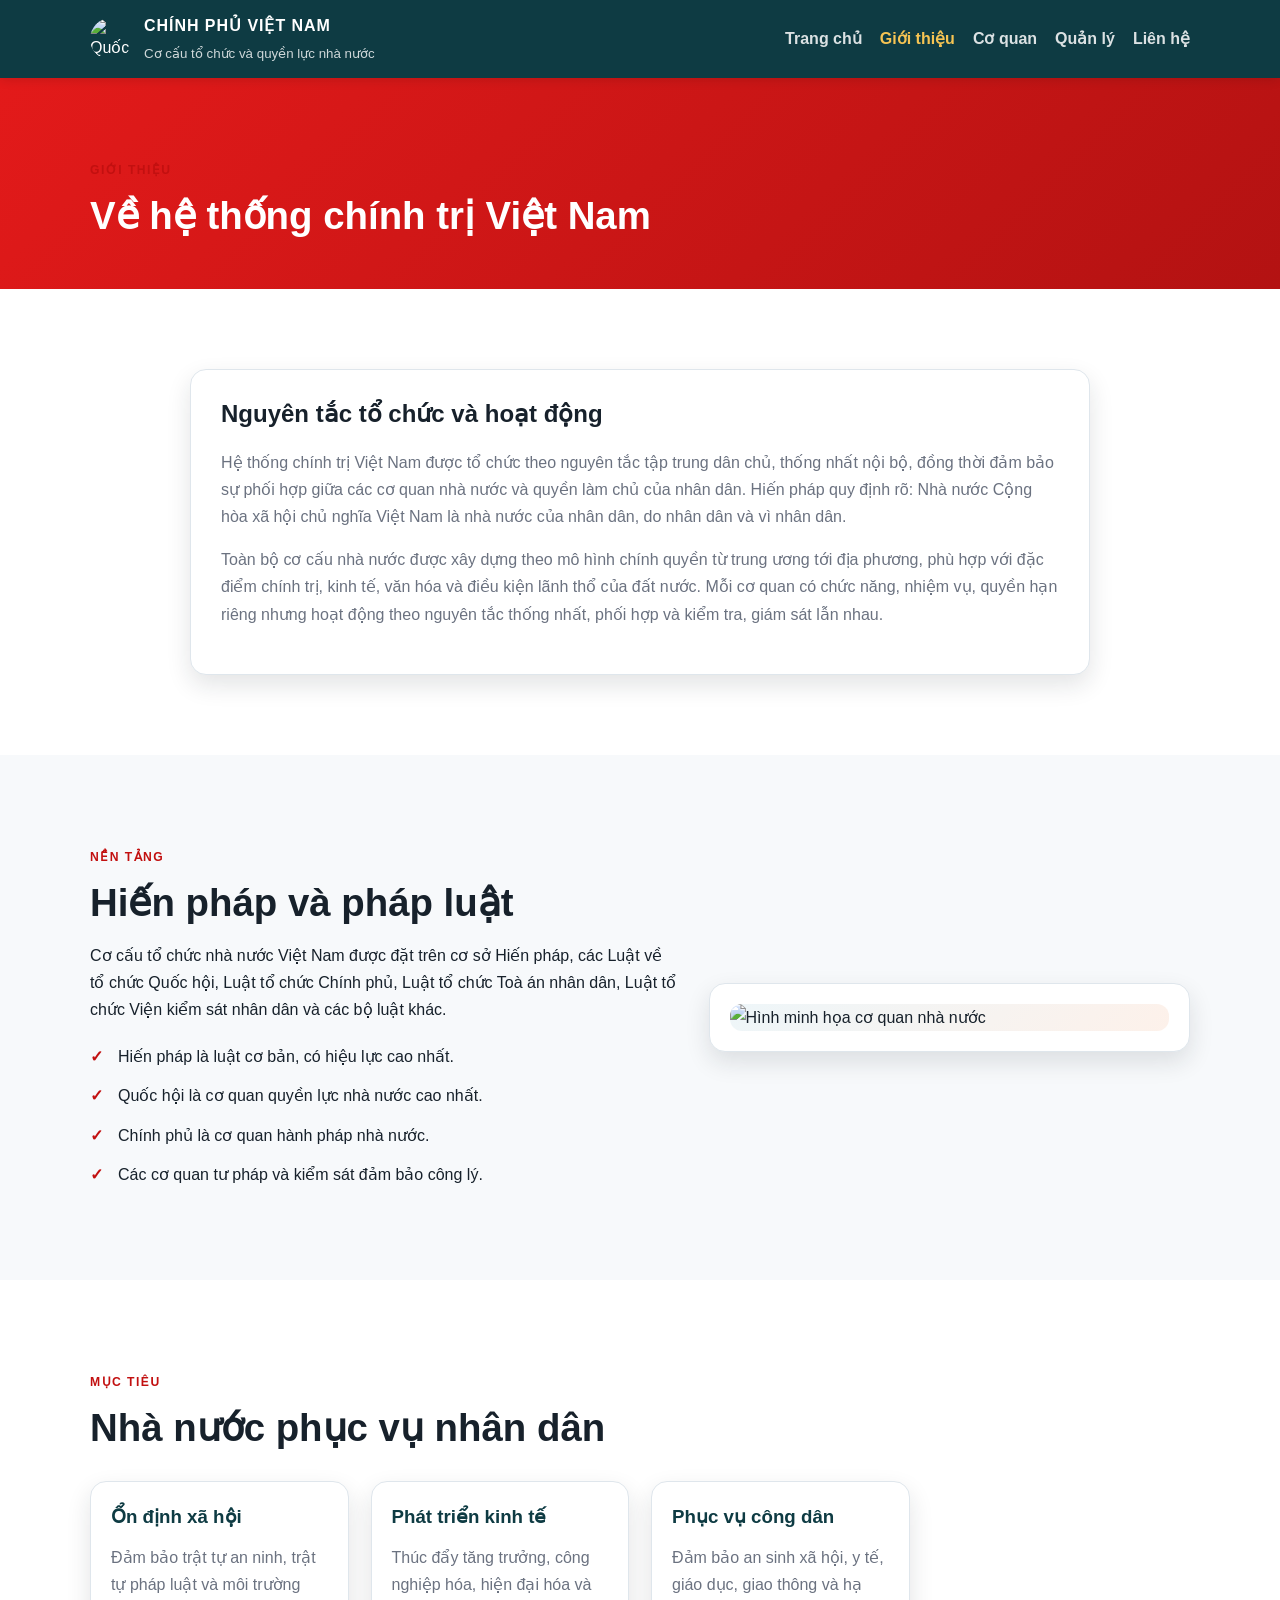
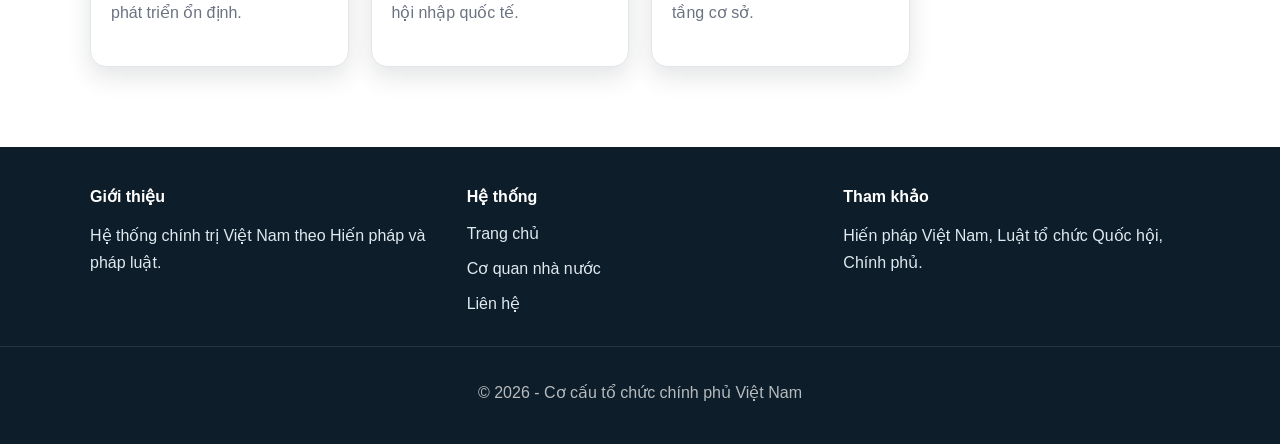
==== about.html @ 4ae64261 "Khởi tạo dự án web Cơ cấu tổ chức Chính phủ Việt" ====
<!DOCTYPE html>
<html lang="vi">
<head>
  <meta charset="UTF-8">
  <meta name="viewport" content="width=device-width, initial-scale=1.0">
  <title>Giới thiệu | Cơ cấu chính phủ Việt Nam</title>
  <link rel="stylesheet" href="css/style.css">
</head>
<body>
  <header class="site-header">
    <div class="container nav-wrapper">
      <div class="brand">
        <img src="images/flag.svg" alt="Quốc kỳ Việt Nam">
        <div>
          <span class="brand-name">CHÍNH PHỦ VIỆT NAM</span>
          <small>Cơ cấu tổ chức và quyền lực nhà nước</small>
        </div>
      </div>
      <nav class="main-nav">
        <a href="index.html">Trang chủ</a>
        <a href="about.html" class="active">Giới thiệu</a>
        <a href="institutions.html">Cơ quan</a>
        <a href="governance.html">Quản lý</a>
        <a href="contact.html">Liên hệ</a>
      </nav>
    </div>
  </header>

  <main>
    <section class="page-banner">
      <div class="container">
        <p class="eyebrow">Giới thiệu</p>
        <h1>Về hệ thống chính trị Việt Nam</h1>
      </div>
    </section>

    <section class="section">
      <div class="container">
        <div class="content-box">
          <h2>Nguyên tắc tổ chức và hoạt động</h2>
          <p>
            Hệ thống chính trị Việt Nam được tổ chức theo nguyên tắc tập trung dân chủ,
            thống nhất nội bộ, đồng thời đảm bảo sự phối hợp giữa các cơ quan nhà nước
            và quyền làm chủ của nhân dân. Hiến pháp quy định rõ: Nhà nước Cộng hòa xã
            hội chủ nghĩa Việt Nam là nhà nước của nhân dân, do nhân dân và vì nhân dân.
          </p>
          <p>
            Toàn bộ cơ cấu nhà nước được xây dựng theo mô hình chính quyền từ trung ương
            tới địa phương, phù hợp với đặc điểm chính trị, kinh tế, văn hóa và điều kiện
            lãnh thổ của đất nước. Mỗi cơ quan có chức năng, nhiệm vụ, quyền hạn riêng nhưng
            hoạt động theo nguyên tắc thống nhất, phối hợp và kiểm tra, giám sát lẫn nhau.
          </p>
        </div>
      </div>
    </section>

    <section class="section alt-bg">
      <div class="container">
        <div class="split">
          <div class="text-block">
            <p class="eyebrow">Nền tảng</p>
            <h2>Hiến pháp và pháp luật</h2>
            <p>
              Cơ cấu tổ chức nhà nước Việt Nam được đặt trên cơ sở Hiến pháp, các Luật
              về tổ chức Quốc hội, Luật tổ chức Chính phủ, Luật tổ chức Toà án nhân dân,
              Luật tổ chức Viện kiểm sát nhân dân và các bộ luật khác.
            </p>
            <ul class="check-list">
              <li>Hiến pháp là luật cơ bản, có hiệu lực cao nhất.</li>
              <li>Quốc hội là cơ quan quyền lực nhà nước cao nhất.</li>
              <li>Chính phủ là cơ quan hành pháp nhà nước.</li>
              <li>Các cơ quan tư pháp và kiểm sát đảm bảo công lý.</li>
            </ul>
          </div>
          <div class="image-card">
            <img src="images/government.svg" alt="Hình minh họa cơ quan nhà nước">
          </div>
        </div>
      </div>
    </section>

    <section class="section">
      <div class="container">
        <div class="section-heading">
          <p class="eyebrow">Mục tiêu</p>
          <h2>Nhà nước phục vụ nhân dân</h2>
        </div>
        <div class="feature-grid">
          <article class="feature-card">
            <h3>Ổn định xã hội</h3>
            <p>Đảm bảo trật tự an ninh, trật tự pháp luật và môi trường phát triển ổn định.</p>
          </article>
          <article class="feature-card">
            <h3>Phát triển kinh tế</h3>
            <p>Thúc đẩy tăng trưởng, công nghiệp hóa, hiện đại hóa và hội nhập quốc tế.</p>
          </article>
          <article class="feature-card">
            <h3>Phục vụ công dân</h3>
            <p>Đảm bảo an sinh xã hội, y tế, giáo dục, giao thông và hạ tầng cơ sở.</p>
          </article>
        </div>
      </div>
    </section>
  </main>

  <footer class="site-footer">
    <div class="container footer-grid">
      <div>
        <h4>Giới thiệu</h4>
        <p>Hệ thống chính trị Việt Nam theo Hiến pháp và pháp luật.</p>
      </div>
      <div>
        <h4>Hệ thống</h4>
        <ul>
          <li><a href="index.html">Trang chủ</a></li>
          <li><a href="institutions.html">Cơ quan nhà nước</a></li>
          <li><a href="contact.html">Liên hệ</a></li>
        </ul>
      </div>
      <div>
        <h4>Tham khảo</h4>
        <p>Hiến pháp Việt Nam, Luật tổ chức Quốc hội, Chính phủ.</p>
      </div>
    </div>
    <div class="footer-bottom">
      <p>© 2026 - Cơ cấu tổ chức chính phủ Việt Nam</p>
    </div>
  </footer>
</body>
</html>
---- css/style.css ----
:root {
  --primary-red: #c21010;
  --primary-red-dark: #8f0d0d;
  --primary-gold: #f6c453;
  --forest: #0e3b43;
  --dark: #17212b;
  --light: #f5f7f9;
  --white: #ffffff;
  --muted: #6b7280;
  --border: #dfe6ec;
  --shadow: 0 10px 25px rgba(23, 33, 43, 0.12);
  --radius: 16px;
}

* {
  box-sizing: border-box;
}

html {
  scroll-behavior: smooth;
}

body {
  margin: 0;
  font-family: Arial, Helvetica, sans-serif;
  line-height: 1.7;
  color: var(--dark);
  background: #fff;
}

img {
  max-width: 100%;
  display: block;
}

a {
  text-decoration: none;
  color: inherit;
}

.container {
  width: min(1100px, calc(100% - 32px));
  margin: 0 auto;
}

.site-header {
  background: var(--forest);
  color: var(--white);
  position: sticky;
  top: 0;
  z-index: 20;
  box-shadow: 0 2px 10px rgba(0,0,0,0.12);
}

.nav-wrapper {
  display: flex;
  align-items: center;
  justify-content: space-between;
  min-height: 78px;
  gap: 20px;
}

.brand {
  display: flex;
  align-items: center;
  gap: 12px;
}

.brand img {
  width: 42px;
  height: 42px;
  border-radius: 50%;
}

.brand-name {
  display: block;
  font-weight: 700;
  letter-spacing: 0.06em;
}

.brand small {
  color: rgba(255,255,255,0.8);
}

.main-nav {
  display: flex;
  flex-wrap: wrap;
  gap: 18px;
}

.main-nav a {
  color: rgba(255,255,255,0.85);
  font-weight: 600;
  padding: 8px 0;
  transition: color 0.2s ease;
}

.main-nav a:hover,
.main-nav a.active {
  color: var(--primary-gold);
}

.hero {
  background: linear-gradient(135deg, #fef7ef 0%, #f1f5f8 100%);
  padding: 80px 0 60px;
}

.hero-inner {
  display: grid;
  grid-template-columns: 1.2fr 0.8fr;
  align-items: center;
  gap: 30px;
}

.eyebrow {
  color: var(--primary-red);
  font-weight: 700;
  text-transform: uppercase;
  letter-spacing: 0.12em;
  font-size: 0.76rem;
  margin-bottom: 12px;
}

h1, h2, h3, h4 {
  margin-top: 0;
  line-height: 1.2;
}

.hero-content h1 {
  font-size: clamp(2.2rem, 4vw, 4rem);
  margin-bottom: 18px;
  color: var(--dark);
}

.hero-content p {
  font-size: 1.05rem;
  color: var(--muted);
}

.cta-group {
  display: flex;
  flex-wrap: wrap;
  gap: 12px;
  margin-top: 24px;
}

.btn {
  display: inline-flex;
  align-items: center;
  justify-content: center;
  padding: 12px 20px;
  border-radius: 999px;
  font-weight: 700;
  transition: transform 0.2s ease, box-shadow 0.2s ease;
}

.btn:hover {
  transform: translateY(-2px);
}

.btn-primary {
  background: var(--primary-red);
  color: var(--white);
  box-shadow: var(--shadow);
}

.btn-secondary {
  background: var(--white);
  border: 1px solid var(--border);
  color: var(--dark);
}

.section {
  padding: 80px 0;
}

.alt-bg {
  background: #f7f9fb;
}

.section-heading {
  margin-bottom: 30px;
}

.section-heading h2 {
  font-size: clamp(1.8rem, 3vw, 2.8rem);
  margin-bottom: 0;
}

.feature-grid,
.card-grid {
  display: grid;
  grid-template-columns: repeat(4, minmax(0, 1fr));
  gap: 22px;
}

.feature-card, .info-card, .content-box, .contact-card, .contact-form, .image-card {
  background: var(--white);
  border: 1px solid var(--border);
  border-radius: var(--radius);
  box-shadow: var(--shadow);
}

.feature-card, .info-card {
  padding: 24px 20px;
}

.feature-card h3, .info-card h3 {
  color: var(--forest);
  margin-bottom: 10px;
}

.feature-card p, .info-card p, .content-box p {
  color: var(--muted);
}

.split {
  display: grid;
  grid-template-columns: 1.1fr 0.9fr;
  gap: 30px;
  align-items: center;
}

.text-block h2 {
  font-size: clamp(1.8rem, 3vw, 2.6rem);
  margin-bottom: 16px;
}

.check-list {
  list-style: none;
  padding: 0;
  margin: 20px 0 0;
}

.check-list li {
  position: relative;
  padding-left: 28px;
  margin-bottom: 12px;
  color: var(--dark);
}

.check-list li::before {
  content: "✓";
  position: absolute;
  left: 0;
  top: 0;
  color: var(--primary-red);
  font-weight: 700;
}

.image-card {
  padding: 20px;
}

.image-card img {
  border-radius: 12px;
  background: linear-gradient(135deg, #eef6f9, #fdf1ea);
}

.timeline {
  display: grid;
  grid-template-columns: repeat(2, minmax(0, 1fr));
  gap: 24px;
}

.timeline-item {
  display: flex;
  gap: 16px;
  padding: 20px 18px;
  background: #fff;
  border: 1px solid var(--border);
  border-radius: 14px;
  box-shadow: var(--shadow);
}

.dot {
  width: 16px;
  height: 16px;
  background: var(--primary-red);
  border-radius: 50%;
  display: inline-block;
  margin-top: 7px;
  flex-shrink: 0;
}

.timeline-item h3 {
  margin-bottom: 8px;
  color: var(--forest);
}

.timeline-item p {
  color: var(--muted);
  margin: 0;
}

.highlight {
  background: linear-gradient(135deg, var(--forest) 0%, #1d4f5d 100%);
  color: var(--white);
}

.quote-box {
  max-width: 960px;
  margin: 0 auto;
  background: rgba(255,255,255,0.06);
  border: 1px solid rgba(255,255,255,0.2);
  border-radius: 18px;
  padding: 30px 28px;
  text-align: center;
}

.quote-box p {
  font-size: clamp(1.2rem, 2vw, 2rem);
  font-weight: 600;
  line-height: 1.5;
  margin-bottom: 12px;
}

.page-banner {
  background: linear-gradient(135deg, #e31a1a 0%, #b31212 100%);
  color: #fff;
  padding: 70px 0 50px;
}

.page-banner h1 {
  font-size: clamp(2rem, 3vw, 3rem);
  margin: 0;
}

.content-box {
  padding: 30px;
  max-width: 900px;
  margin: 0 auto;
}

.contact-layout {
  display: grid;
  grid-template-columns: 0.9fr 1.1fr;
  gap: 24px;
}

.contact-card, .contact-form {
  padding: 28px 22px;
}

.contact-list {
  list-style: none;
  padding: 0;
  margin: 0;
}

.contact-list li {
  margin-bottom: 12px;
  color: var(--dark);
}

.contact-form {
  display: grid;
  gap: 16px;
}

.contact-form label {
  display: grid;
  gap: 8px;
  font-weight: 600;
  color: var(--forest);
}

.contact-form input, .contact-form textarea {
  width: 100%;
  padding: 12px 14px;
  border: 1px solid var(--border);
  border-radius: 10px;
  font: inherit;
  background: #fff;
}

.site-footer {
  background: #0d1d29;
  color: #dfe9ef;
  padding-top: 40px;
}

.footer-grid {
  display: grid;
  grid-template-columns: repeat(3, minmax(0, 1fr));
  gap: 30px;
}

.site-footer h4 {
  color: #fff;
  margin-bottom: 14px;
}

.site-footer ul {
  list-style: none;
  padding: 0;
  margin: 0;
}

.site-footer li {
  margin-bottom: 8px;
}

.footer-bottom {
  border-top: 1px solid rgba(255,255,255,0.1);
  margin-top: 20px;
  padding: 16px 0 22px;
  text-align: center;
  color: rgba(255,255,255,0.7);
}

@media (max-width: 900px) {
  .feature-grid,
  .card-grid,
  .timeline,
  .footer-grid,
  .contact-layout,
  .hero-inner,
  .split {
    grid-template-columns: 1fr 1fr;
  }
}

@media (max-width: 700px) {
  .nav-wrapper,
  .main-nav,
  .feature-grid,
  .card-grid,
  .timeline,
  .footer-grid,
  .contact-layout,
  .hero-inner,
  .split {
    grid-template-columns: 1fr;
    display: grid;
  }

  .nav-wrapper {
    padding: 18px 0;
  }

  .main-nav {
    gap: 10px;
  }

  .hero {
    padding-top: 50px;
  }
}
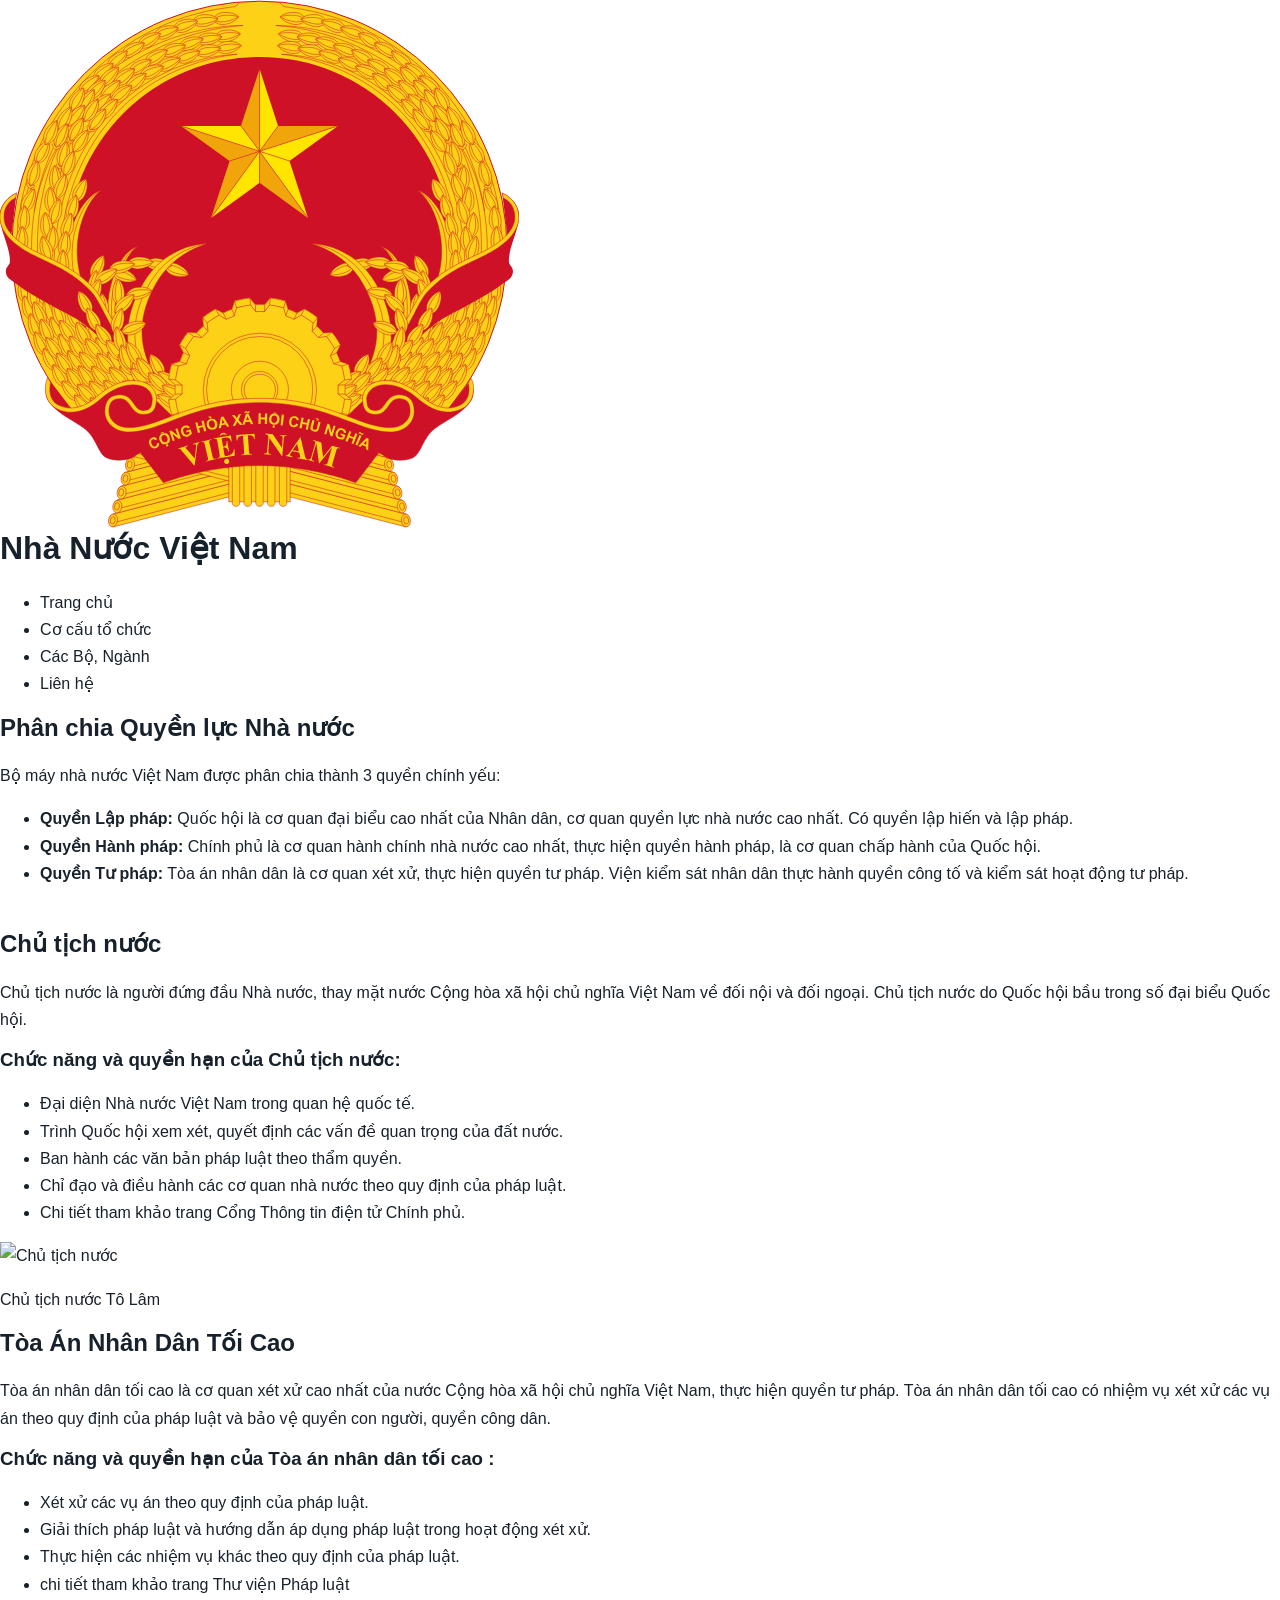
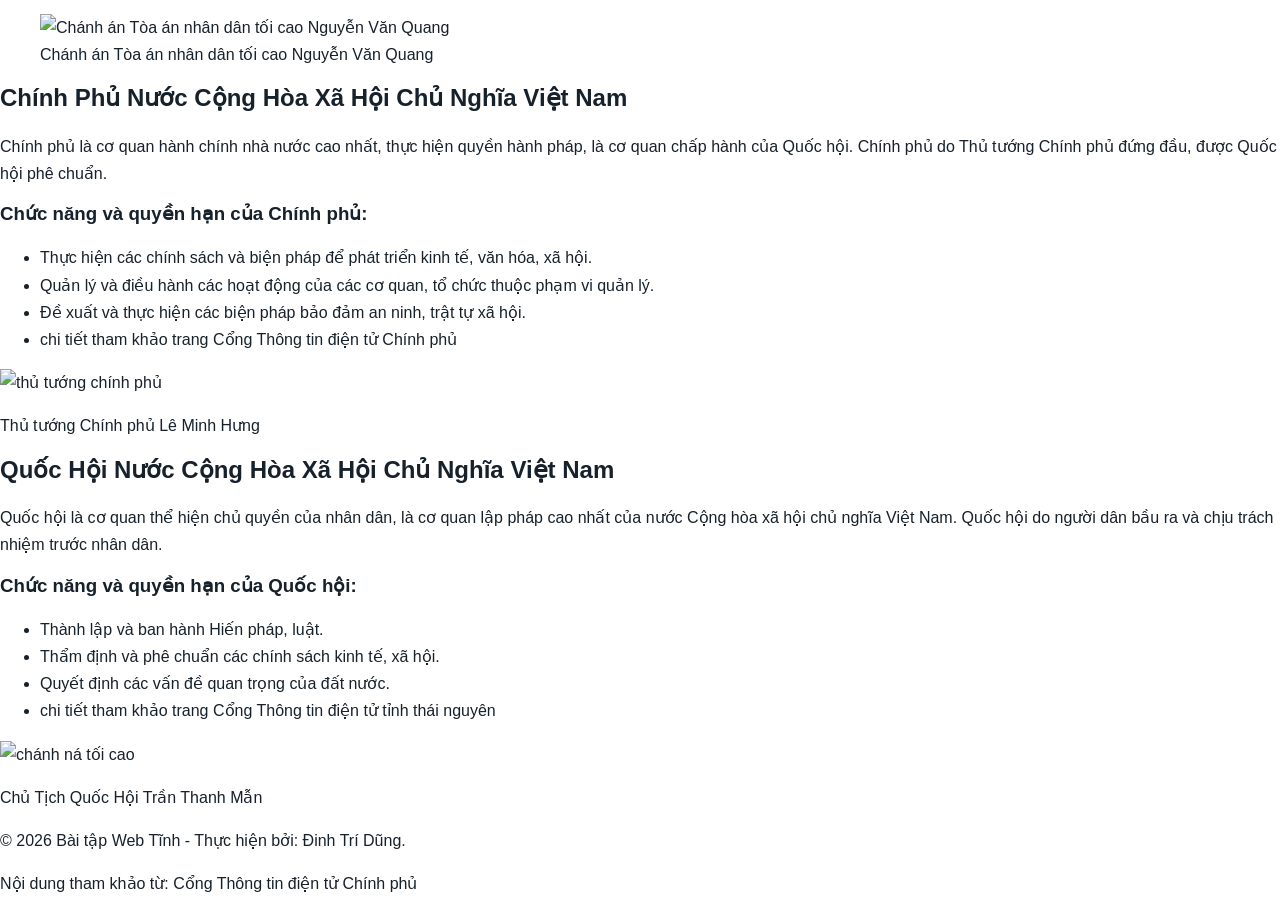
==== commit 41d47eb7: "Add files via upload" ====
--- a/about.html
+++ b/about.html
@@ -1,130 +1,105 @@
-<!DOCTYPE html>
-<html lang="vi">
-<head>
-  <meta charset="UTF-8">
-  <meta name="viewport" content="width=device-width, initial-scale=1.0">
-  <title>Giới thiệu | Cơ cấu chính phủ Việt Nam</title>
-  <link rel="stylesheet" href="css/style.css">
-</head>
-<body>
-  <header class="site-header">
-    <div class="container nav-wrapper">
-      <div class="brand">
-        <img src="images/flag.svg" alt="Quốc kỳ Việt Nam">
-        <div>
-          <span class="brand-name">CHÍNH PHỦ VIỆT NAM</span>
-          <small>Cơ cấu tổ chức và quyền lực nhà nước</small>
-        </div>
-      </div>
-      <nav class="main-nav">
-        <a href="index.html">Trang chủ</a>
-        <a href="about.html" class="active">Giới thiệu</a>
-        <a href="institutions.html">Cơ quan</a>
-        <a href="governance.html">Quản lý</a>
-        <a href="contact.html">Liên hệ</a>
-      </nav>
-    </div>
-  </header>
-
-  <main>
-    <section class="page-banner">
-      <div class="container">
-        <p class="eyebrow">Giới thiệu</p>
-        <h1>Về hệ thống chính trị Việt Nam</h1>
-      </div>
-    </section>
-
-    <section class="section">
-      <div class="container">
-        <div class="content-box">
-          <h2>Nguyên tắc tổ chức và hoạt động</h2>
-          <p>
-            Hệ thống chính trị Việt Nam được tổ chức theo nguyên tắc tập trung dân chủ,
-            thống nhất nội bộ, đồng thời đảm bảo sự phối hợp giữa các cơ quan nhà nước
-            và quyền làm chủ của nhân dân. Hiến pháp quy định rõ: Nhà nước Cộng hòa xã
-            hội chủ nghĩa Việt Nam là nhà nước của nhân dân, do nhân dân và vì nhân dân.
-          </p>
-          <p>
-            Toàn bộ cơ cấu nhà nước được xây dựng theo mô hình chính quyền từ trung ương
-            tới địa phương, phù hợp với đặc điểm chính trị, kinh tế, văn hóa và điều kiện
-            lãnh thổ của đất nước. Mỗi cơ quan có chức năng, nhiệm vụ, quyền hạn riêng nhưng
-            hoạt động theo nguyên tắc thống nhất, phối hợp và kiểm tra, giám sát lẫn nhau.
-          </p>
-        </div>
-      </div>
-    </section>
-
-    <section class="section alt-bg">
-      <div class="container">
-        <div class="split">
-          <div class="text-block">
-            <p class="eyebrow">Nền tảng</p>
-            <h2>Hiến pháp và pháp luật</h2>
-            <p>
-              Cơ cấu tổ chức nhà nước Việt Nam được đặt trên cơ sở Hiến pháp, các Luật
-              về tổ chức Quốc hội, Luật tổ chức Chính phủ, Luật tổ chức Toà án nhân dân,
-              Luật tổ chức Viện kiểm sát nhân dân và các bộ luật khác.
-            </p>
-            <ul class="check-list">
-              <li>Hiến pháp là luật cơ bản, có hiệu lực cao nhất.</li>
-              <li>Quốc hội là cơ quan quyền lực nhà nước cao nhất.</li>
-              <li>Chính phủ là cơ quan hành pháp nhà nước.</li>
-              <li>Các cơ quan tư pháp và kiểm sát đảm bảo công lý.</li>
-            </ul>
-          </div>
-          <div class="image-card">
-            <img src="images/government.svg" alt="Hình minh họa cơ quan nhà nước">
-          </div>
-        </div>
-      </div>
-    </section>
-
-    <section class="section">
-      <div class="container">
-        <div class="section-heading">
-          <p class="eyebrow">Mục tiêu</p>
-          <h2>Nhà nước phục vụ nhân dân</h2>
-        </div>
-        <div class="feature-grid">
-          <article class="feature-card">
-            <h3>Ổn định xã hội</h3>
-            <p>Đảm bảo trật tự an ninh, trật tự pháp luật và môi trường phát triển ổn định.</p>
-          </article>
-          <article class="feature-card">
-            <h3>Phát triển kinh tế</h3>
-            <p>Thúc đẩy tăng trưởng, công nghiệp hóa, hiện đại hóa và hội nhập quốc tế.</p>
-          </article>
-          <article class="feature-card">
-            <h3>Phục vụ công dân</h3>
-            <p>Đảm bảo an sinh xã hội, y tế, giáo dục, giao thông và hạ tầng cơ sở.</p>
-          </article>
-        </div>
-      </div>
-    </section>
-  </main>
-
-  <footer class="site-footer">
-    <div class="container footer-grid">
-      <div>
-        <h4>Giới thiệu</h4>
-        <p>Hệ thống chính trị Việt Nam theo Hiến pháp và pháp luật.</p>
-      </div>
-      <div>
-        <h4>Hệ thống</h4>
-        <ul>
-          <li><a href="index.html">Trang chủ</a></li>
-          <li><a href="institutions.html">Cơ quan nhà nước</a></li>
-          <li><a href="contact.html">Liên hệ</a></li>
-        </ul>
-      </div>
-      <div>
-        <h4>Tham khảo</h4>
-        <p>Hiến pháp Việt Nam, Luật tổ chức Quốc hội, Chính phủ.</p>
-      </div>
-    </div>
-    <div class="footer-bottom">
-      <p>© 2026 - Cơ cấu tổ chức chính phủ Việt Nam</p>
-    </div>
-  </footer>
-</body>
+<!DOCTYPE html>
+<html lang="vi">
+<head>
+    <meta charset="UTF-8">
+    <meta name="viewport" content="width=device-width, initial-scale=1.0">
+    <title>Cơ cấu tổ chức - Tổ chức Bộ máy Nhà nước Việt Nam</title>
+    <link rel="stylesheet" href="css/style.css">
+</head>
+<body>
+    <header>
+        <div class="logo">
+            <img src="../Emblem_of_Vietnam.svg" alt="Quốc huy Việt Nam">
+            <h1>Nhà Nước Việt Nam</h1>
+        </div>
+        <nav>
+            <ul>
+                <li><a href="index.html">Trang chủ</a></li>
+                <li><a href="about.html" class="active">Cơ cấu tổ chức</a></li>
+                <li><a href="governance.html">Các Bộ, Ngành</a></li>
+                <li><a href="contact.html">Liên hệ</a></li>
+            </ul>
+        </nav>
+    </header>
+
+    <main>
+        <h2>Phân chia Quyền lực Nhà nước</h2>
+        <p>Bộ máy nhà nước Việt Nam được phân chia thành 3 quyền chính yếu:</p>
+        <ul>
+            <li><strong>Quyền Lập pháp:</strong> Quốc hội là cơ quan đại biểu cao nhất của Nhân dân, cơ quan quyền lực nhà nước cao nhất. Có quyền lập hiến và lập pháp.</li>
+            <li><strong>Quyền Hành pháp:</strong> Chính phủ là cơ quan hành chính nhà nước cao nhất, thực hiện quyền hành pháp, là cơ quan chấp hành của Quốc hội.</li>
+            <li><strong>Quyền Tư pháp:</strong> Tòa án nhân dân là cơ quan xét xử, thực hiện quyền tư pháp. Viện kiểm sát nhân dân thực hành quyền công tố và kiểm sát hoạt động tư pháp.</li>
+        </ul>
+        <br>
+        <section class="info-section">
+            <div class="info-text">
+                <h2>Chủ tịch nước</h2>
+                <p>Chủ tịch nước là người đứng đầu Nhà nước, thay mặt nước Cộng hòa xã hội chủ nghĩa Việt Nam về đối nội và đối ngoại. Chủ tịch nước do Quốc hội bầu trong số đại biểu Quốc hội.</p>
+                <h3>Chức năng và quyền hạn của Chủ tịch nước:</h3>
+                <ul>
+                    <li>Đại diện Nhà nước Việt Nam trong quan hệ quốc tế.</li>
+                    <li>Trình Quốc hội xem xét, quyết định các vấn đề quan trọng của đất nước.</li>
+                    <li>Ban hành các văn bản pháp luật theo thẩm quyền.</li>
+                    <li>Chỉ đạo và điều hành các cơ quan nhà nước theo quy định của pháp luật.</li>
+                    <li>Chi tiết tham khảo trang <a href="https://chinhphu.vn/hien-phap-nam-2013/chuong-vi-chu-tich-nuoc-10053006" target="_blank">Cổng Thông tin điện tử Chính phủ</a>.</li>
+                </ul>
+            </div>
+            <div class="info-image">
+                <img src="To_Lam_20260519.jpg" alt="Chủ tịch nước">
+                <p class="image-caption">Chủ tịch nước Tô Lâm</p>
+            </div>
+        </section>
+        <h2>Tòa Án Nhân Dân Tối Cao </h2>
+        <p>Tòa án nhân dân tối cao là cơ quan xét xử cao nhất của nước Cộng hòa xã hội chủ nghĩa Việt Nam, thực hiện quyền tư pháp. Tòa án nhân dân tối cao có nhiệm vụ xét xử các vụ án theo quy định của pháp luật và bảo vệ quyền con người, quyền công dân.</p>
+        <h3>Chức năng và quyền hạn của Tòa án nhân dân tối cao
+:</h3>
+        <ul>
+            <li>Xét xử các vụ án theo quy định của pháp luật.</li>
+            <li>Giải thích pháp luật và hướng dẫn áp dụng pháp luật trong hoạt động xét xử.</li>
+            <li>Thực hiện các nhiệm vụ khác theo quy định của pháp luật.</li>
+            <li>chi tiết tham khảo trang <a href="https://thuvienphapluat.vn/phap-luat/toa-an-nhan-dan-toi-cao-co-nhiem-vu-va-quyen-han-nhu-the-nao-co-cau-to-chuc-cua-chuc-cua-toa-an-nha-715583-204158.html" target="_blank">Thư viện Pháp luật</a></p> </li>
+        </ul>
+       
+           <div class="profile-image-container">
+        <figure>
+            <img src="Nguyenvanquang.jpg" alt="Chánh án Tòa án nhân dân tối cao Nguyễn Văn Quang">
+            <figcaption>Chánh án Tòa án nhân dân tối cao Nguyễn Văn Quang</figcaption>
+        </figure>
+    </div>
+
+</div>
+       
+        <h2>Chính Phủ Nước Cộng Hòa Xã Hội Chủ Nghĩa Việt Nam</h2>
+        <p>Chính phủ là cơ quan hành chính nhà nước cao nhất, thực hiện quyền hành pháp, là cơ quan chấp hành của Quốc hội. Chính phủ do Thủ tướng Chính phủ đứng đầu, được Quốc hội phê chuẩn.</p>
+        <h3>Chức năng và quyền hạn của Chính phủ:</h3>
+        <ul>
+            <li>Thực hiện các chính sách và biện pháp để phát triển kinh tế, văn hóa, xã hội.</li>
+            <li>Quản lý và điều hành các hoạt động của các cơ quan, tổ chức thuộc phạm vi quản lý.</li>
+            <li>Đề xuất và thực hiện các biện pháp bảo đảm an ninh, trật tự xã hội.</li>
+            <li>chi tiết tham khảo trang <a href="https://chinhphu.vn/hien-phap-nam-2013/chuong-vi-chinh-phu-10053010" target="_blank">Cổng Thông tin điện tử Chính phủ</a></p> </li>
+        </ul>
+       <div class="info-image">
+                <img src="Lê_Minh_Hưng_02052026.jpg" alt="thủ tướng chính phủ ">
+                <p class="image-caption">Thủ tướng Chính phủ Lê Minh Hưng</p>
+            </div>
+        <h2> Quốc Hội Nước Cộng Hòa Xã Hội Chủ Nghĩa Việt Nam</h2>
+        <p>Quốc hội là cơ quan thể hiện chủ quyền của nhân dân, là cơ quan lập pháp cao nhất của nước Cộng hòa xã hội chủ nghĩa Việt Nam. Quốc hội do người dân bầu ra và chịu trách nhiệm trước nhân dân.</p>
+        <h3>Chức năng và quyền hạn của Quốc hội:</h3>
+        <ul>
+            <li>Thành lập và ban hành Hiến pháp, luật.</li>
+            <li>Thẩm định và phê chuẩn các chính sách kinh tế, xã hội.</li>
+            <li>Quyết định các vấn đề quan trọng của đất nước.</li>
+            <li>chi tiết tham khảo trang <a href="https://quantrieu.thainguyen.gov.vn/bau-cu-dai-bieu-quoc-hoi/quoc-hoi-co-nhung-chuc-nang-nhiem-vu-quyen-han-gi-245612" target="_blank">Cổng Thông tin điện tử tỉnh thái nguyên</a></p> </li>
+        </ul>
+   <div class="info-image image-oversized">
+                <img src="Trần_Thanh_Mẫn_02052026.jpg" alt="chánh ná tối cao ">
+                <p class="image-caption">Chủ Tịch Quốc Hội Trần Thanh Mẫn</p>
+            </div>
+    </main>
+
+    <footer>
+        <p>&copy; 2026 Bài tập Web Tĩnh - Thực hiện bởi: Đinh Trí Dũng.</p>
+        <p>Nội dung tham khảo từ: <a href="https://chinhphu.vn" target="_blank">Cổng Thông tin điện tử Chính phủ</a></p>
+    </footer>
+</body>
 </html>
